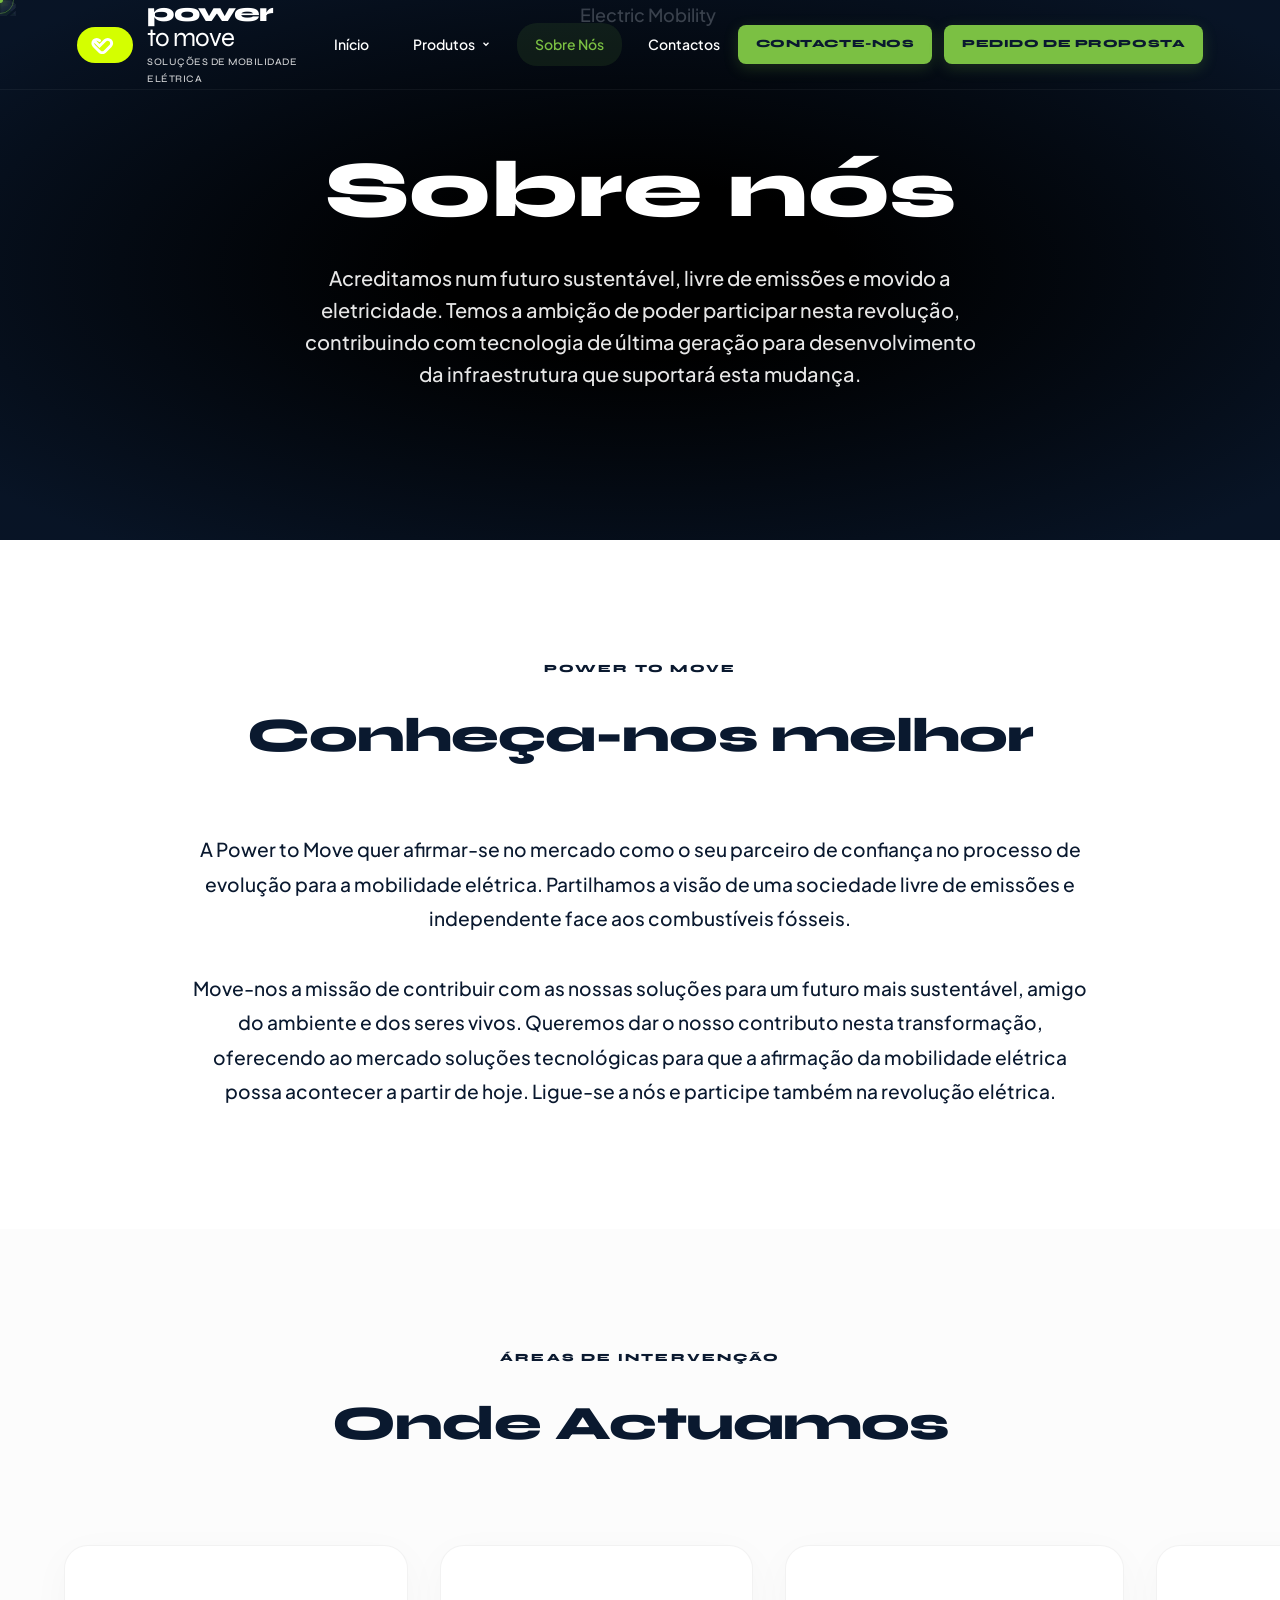
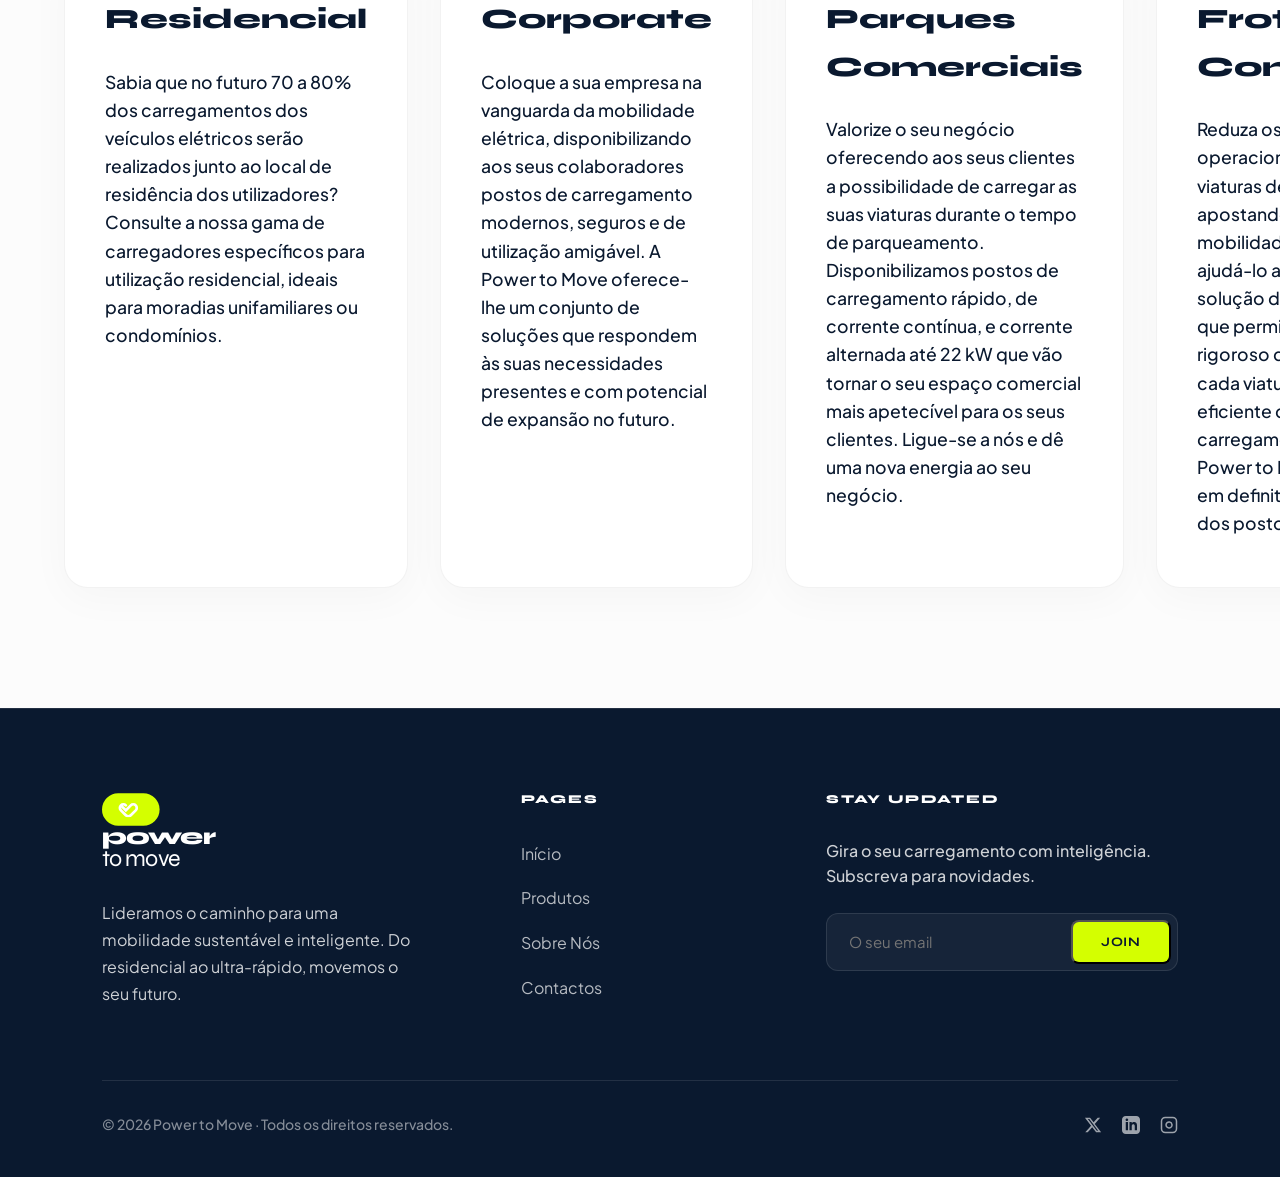
==== about-us.html @ 4a32e06f "Initial commit: Power to Move website code" ====
<!DOCTYPE html>
<html lang="pt">

<head>
    <meta charset="UTF-8" />
    <meta name="viewport" content="width=device-width, initial-scale=1.0" />
    <title>Sobre Nós | Power to Move</title>
    <link
        href="https://fonts.googleapis.com/css2?family=Syne:wght@400;600;700;800&family=DM+Mono:ital,wght@0,300;0,400;1,300&family=Plus+Jakarta+Sans:wght@300;400;500;600&display=swap"
        rel="stylesheet" />
    <link rel="stylesheet" href="css/landing.css">
    <style>
        /* Specific Styles for About Us */
        .about-hero {
            position: relative;
            height: 60vh;
            min-height: 400px;
            display: flex;
            align-items: center;
            justify-content: center;
            color: white;
            text-align: center;
            overflow: hidden;
            background: #000;
        }

        .about-hero .hero-bg {
            position: absolute;
            top: 0;
            left: 0;
            width: 100%;
            height: 100%;
            object-fit: cover;
            opacity: 0.6;
            filter: brightness(0.7);
        }

        .about-hero-content {
            position: relative;
            z-index: 2;
            max-width: 800px;
            padding: 0 5%;
            margin: 0 auto;
        }

        .about-hero h1 {
            font-family: 'Syne', sans-serif;
            font-size: clamp(3rem, 8vw, 5rem);
            font-weight: 800;
            line-height: 1;
            margin-bottom: 2rem;
        }

        .about-hero p {
            font-size: 1.25rem;
            line-height: 1.6;
            font-weight: 500;
            color: rgba(255, 255, 255, 0.9);
        }

        .mission-section {
            padding: 120px 5%;
            background: white;
            text-align: center;
        }

        .mission-container {
            max-width: 900px;
            margin: 0 auto;
        }

        .mission-tag {
            color: var(--green);
            font-family: 'Syne', sans-serif;
            font-size: 11px;
            font-weight: 800;
            letter-spacing: 0.2em;
            text-transform: uppercase;
            margin-bottom: 1rem;
            display: block;
        }

        .mission-title {
            font-family: 'Syne', sans-serif;
            font-size: 3rem;
            font-weight: 800;
            color: var(--dark);
            margin-bottom: 3.5rem;
            letter-spacing: -0.02em;
        }

        .mission-text {
            font-size: 1.2rem;
            line-height: 1.8;
            color: var(--body-text);
            font-weight: 500;
        }

        .areas-section {
            padding: 120px 5%;
            background: #fcfcfc;
        }

        .areas-header {
            text-align: center;
            margin-bottom: 80px;
        }

        .areas-grid {
            display: grid;
            grid-template-columns: repeat(4, 1fr);
            gap: 32px;
            max-width: 1400px;
            margin: 0 auto;
        }

        .area-card {
            background: white;
            padding: 50px 40px;
            border-radius: 24px;
            box-shadow: 0 10px 40px rgba(0, 0, 0, 0.03);
            transition: all 0.4s cubic-bezier(0.23, 1, 0.32, 1);
            border: 1px solid rgba(0, 0, 0, 0.05);
        }

        .area-card:hover {
            transform: translateY(-12px);
            box-shadow: 0 20px 60px rgba(0, 0, 0, 0.08);
            border-color: var(--green);
        }

        .area-title {
            font-family: 'Syne', sans-serif;
            font-size: 1.75rem;
            font-weight: 800;
            color: var(--dark);
            margin-bottom: 1.5rem;
        }

        .area-desc {
            font-size: 1.1rem;
            line-height: 1.6;
            color: var(--body-text);
            font-weight: 500;
        }

        @media (max-width: 768px) {
            .about-hero {
                height: auto;
                padding: 180px 0 120px;
            }

            .mission-title {
                font-size: 2.25rem;
            }

            .mission-section,
            .areas-section {
                padding: 80px 5%;
            }

            .area-card {
                padding: 35px;
            }

            .areas-grid {
                grid-template-columns: 1fr;
            }
        }
    </style>
</head>

<body>

    <!-- CURSOR -->
    <div id="cursor"></div>
    <div id="cursor-ring"></div>

    <!-- NAV -->
    <nav id="navbar">
        <a href="index.html" class="logo">
            <div class="logo-pill">
                <div class="logo-waves"></div>
            </div>
            <div class="logo-text">
                <div class="logo-brand">
                    <span>power</span>
                    <span>to move</span>
                </div>
                <span class="logo-caption">soluções de mobilidade elétrica</span>
            </div>
        </a>

        <ul class="nav-links">
            <li><a href="index.html">Início</a></li>
            <li class="has-mega">
                <a href="produtos.html">
                    Produtos
                    <svg width="10" height="10" viewBox="0 0 24 24" fill="none" stroke="currentColor" stroke-width="3">
                        <path d="M6 9l6 6 6-6" />
                    </svg>
                </a>
                <div class="mega-menu">
                    <div class="mega-col">
                        <div class="mega-col-title">EV Home Chargers</div>
                        <div class="mega-items">
                            <a href="home-line.html" class="mega-item">
                                <span class="mega-item-title">Home Line</span>
                                <span class="mega-item-desc">Simples, seguro e eficiente</span>
                            </a>
                            <a href="#" class="mega-item">
                                <span class="mega-item-title">Mini Pro 2</span>
                                <span class="mega-item-desc">Inteligente e conectado</span>
                            </a>
                        </div>
                    </div>
                    <div class="mega-col">
                        <div class="mega-col-title">EV Business Chargers</div>
                        <div class="mega-items">
                            <a href="business-line.html" class="mega-item">
                                <span class="mega-item-title">Business Line</span>
                                <span class="mega-item-desc">Gestão de frotas e condomínios</span>
                            </a>
                            <a href="fast-charge.html" class="mega-item">
                                <span class="mega-item-title">Fast Charge</span>
                                <span class="mega-item-desc">Carregamento ultrarrápido DC</span>
                            </a>
                        </div>
                    </div>
                    <div class="mega-col">
                        <div class="mega-col-title">More Products</div>
                        <div class="mega-items">
                            <a href="accessories.html" class="mega-item">
                                <span class="mega-item-title">Cabos & Acessórios</span>
                                <span class="mega-item-desc">Cabos, adaptadores e suportes</span>
                            </a>
                            <a href="#" class="mega-item">
                                <span class="mega-item-title">Software Solutions</span>
                                <span class="mega-item-desc">Plataforma de gestão P2M</span>
                            </a>
                        </div>
                    </div>
                </div>
            </li>
            <li><a href="about-us.html" class="active">Sobre Nós</a></li>
            <li><a href="index.html#footer">Contactos</a></li>
        </ul>

        <div class="nav-right">
            <a href="mailto:mail@powertomove.pt" class="nav-cta-secondary">Contacte-nos</a>
            <a href="index.html#hero" class="nav-cta">Pedido de Proposta</a>
        </div>
    </nav>

    <!-- Hero Section -->
    <section class="about-hero">
        <div class="hero-left-fade"></div>
        <div class="hero-vignette"></div>
        <img src="https://images.unsplash.com/photo-1593941707882-a5bba14938c7?ixlib=rb-4.0.3&auto=format&fit=crop&w=2000&q=80"
            alt="Electric Mobility" class="hero-bg">
        <div class="about-hero-content">
            <h1>Sobre nós</h1>
            <p>Acreditamos num futuro sustentável, livre de emissões e movido a eletricidade. Temos a ambição de poder
                participar nesta revolução, contribuindo com tecnologia de última geração para desenvolvimento da
                infraestrutura que suportará esta mudança.</p>
        </div>
    </section>

    <!-- Mission Section -->
    <section class="mission-section">
        <div class="mission-container">
            <span class="mission-tag">Power to Move</span>
            <h2 class="mission-title">Conheça-nos melhor</h2>
            <div class="mission-text">
                <p>A Power to Move quer afirmar-se no mercado como o seu parceiro de confiança no processo de evolução
                    para a mobilidade elétrica. Partilhamos a visão de uma sociedade livre de emissões e independente
                    face aos combustíveis fósseis.</p>
                <br>
                <p>Move-nos a missão de contribuir com as nossas soluções para um futuro mais sustentável, amigo do
                    ambiente e dos seres vivos. Queremos dar o nosso contributo nesta transformação, oferecendo ao
                    mercado soluções tecnológicas para que a afirmação da mobilidade elétrica possa acontecer a partir
                    de hoje. Ligue-se a nós e participe também na revolução elétrica.</p>
            </div>
        </div>
    </section>

    <!-- Areas of Intervention -->
    <section class="areas-section">
        <div class="areas-header">
            <span class="mission-tag">Áreas de Intervenção</span>
            <h2 class="mission-title">Onde Actuamos</h2>
        </div>
        <div class="areas-grid">
            <div class="area-card">
                <h3 class="area-title">Residencial</h3>
                <p class="area-desc">Sabia que no futuro 70 a 80% dos carregamentos dos veículos elétricos serão
                    realizados junto ao local de residência dos utilizadores? Consulte a nossa gama de carregadores
                    específicos para utilização residencial, ideais para moradias unifamiliares ou condomínios.</p>
            </div>
            <div class="area-card">
                <h3 class="area-title">Corporate</h3>
                <p class="area-desc">Coloque a sua empresa na vanguarda da mobilidade elétrica, disponibilizando aos
                    seus colaboradores postos de carregamento modernos, seguros e de utilização amigável. A Power to
                    Move oferece-lhe um conjunto de soluções que respondem às suas necessidades presentes e com
                    potencial de expansão no futuro.</p>
            </div>
            <div class="area-card">
                <h3 class="area-title">Parques Comerciais</h3>
                <p class="area-desc">Valorize o seu negócio oferecendo aos seus clientes a possibilidade de carregar as
                    suas viaturas durante o tempo de parqueamento. Disponibilizamos postos de carregamento rápido, de
                    corrente contínua, e corrente alternada até 22 kW que vão tornar o seu espaço comercial mais
                    apetecível para os seus clientes. Ligue-se a nós e dê uma nova energia ao seu negócio.</p>
            </div>
            <div class="area-card">
                <h3 class="area-title">Frotas Comerciais</h3>
                <p class="area-desc">Reduza os custos operacionais da sua frota de viaturas de serviço, apostando em
                    definitivo na mobilidade elétrica. Vamos ajudá-lo a escolher a melhor solução de carregamento, que
                    permitirá um controlo rigoroso dos consumos de cada viatura, e uma gestão eficiente de cada sessão
                    de carregamento. Ligue-se à Power to Move e abandone em definitivo a dependência dos postos de
                    combustível.</p>
            </div>
        </div>
    </section>

    <!-- Footer -->
    <footer id="footer">
        <div class="footer-grid">
            <div class="footer-col brand-col">
                <div class="logo-box footer-logo-box">
                    <div class="logo-pill">
                        <div class="logo-waves"></div>
                    </div>
                    <div class="logo-brand">
                        <span>power</span>
                        <span>to move</span>
                    </div>
                </div>
                <p class="footer-proposal">Lideramos o caminho para uma mobilidade sustentável e inteligente. Do
                    residencial ao ultra-rápido, movemos o seu futuro.</p>
            </div>
            <div class="footer-col links-col">
                <div class="footer-col-title">PAGES</div>
                <ul class="footer-links">
                    <li><a href="index.html">Início</a></li>
                    <li><a href="produtos.html">Produtos</a></li>
                    <li><a href="about-us.html">Sobre Nós</a></li>
                    <li><a href="#footer">Contactos</a></li>
                </ul>
            </div>
            <div class="footer-col signup-col">
                <div class="footer-col-title">STAY UPDATED</div>
                <p class="footer-signup-text">Gira o seu carregamento com inteligência. Subscreva para novidades.</p>
                <form class="footer-form">
                    <input type="email" placeholder="O seu email" required>
                    <button type="submit">Join</button>
                </form>
            </div>
        </div>
        <div class="footer-bottom">
            <span class="footer-copy">© 2026 Power to Move · Todos os direitos reservados.</span>
            <div class="footer-socials">
                <a href="#" class="footer-social">
                    <svg width="18" height="18" viewBox="0 0 24 24" fill="currentColor">
                        <path
                            d="M18.244 2.25h3.308l-7.227 8.26 8.502 11.24H16.17l-5.214-6.817L4.99 21.75H1.68l7.73-8.835L1.254 2.25H8.08l4.713 6.231zm-1.161 17.52h1.833L7.084 4.126H5.117z" />
                    </svg>
                </a>
                <a href="#" class="footer-social">
                    <svg width="18" height="18" viewBox="0 0 24 24" fill="currentColor">
                        <path
                            d="M19 0h-14c-2.761 0-5 2.239-5 5v14c0 2.761 2.239 5 5 5h14c2.762 0 5-2.239 5-5v-14c0-2.761-2.238-5-5-5zm-11 19h-3v-11h3v11zm-1.5-12.268c-.966 0-1.75-.79-1.75-1.764s.784-1.764 1.75-1.764 1.75.79 1.75 1.764-.783 1.764-1.75 1.764zm13.5 12.268h-3v-5.604c0-3.368-4-3.113-4 0v5.604h-3v-11h3v1.765c1.396-2.586 7-2.777 7 2.476v6.759z" />
                    </svg>
                </a>
                <a href="#" class="footer-social">
                    <svg width="18" height="18" viewBox="0 0 24 24" fill="none" stroke="currentColor" stroke-width="2">
                        <rect x="2" y="2" width="20" height="20" rx="5" ry="5" />
                        <path d="M16 11.37A4 4 0 1112.63 8 4 4 0 0116 11.37z" />
                        <line x1="17.5" y1="6.5" x2="17.51" y2="6.5" />
                    </svg>
                </a>
            </div>
        </div>
    </footer>

    <script src="js/landing.js"></script>
</body>

</html>
---- css/landing.css ----
:root {
    --g: #7BC043;
    --g2: #a8e063;
    --g3: #d4f79e;
    --navy: #0A192F;
    --navy-light: #112240;
    --navy-lighter: #233554;
    --white: #FFFFFF;
    --dark: #0A192F;
    /* Retaining var name for compatibility but mapping to Navy */
    --dark2: #112240;
    --dark3: #233554;
    --mid: #1a2e18;
    --green-20: rgba(123, 192, 67, 0.2);
    --lime: #D4FF00;
    --border: rgba(10, 25, 47, 0.1);
    --text: #0A192F;
    --muted: rgba(10, 25, 47, 0.7);
    --muted-light: rgba(255, 255, 255, 0.7);
}

* {
    margin: 0;
    padding: 0;
    box-sizing: border-box;
}

html {
    scroll-behavior: smooth;
}

body {
    background: var(--white);
    color: var(--text);
    font-family: 'Plus Jakarta Sans', sans-serif;
    font-size: 18px;
    font-weight: 500;
    line-height: 1.7;
    overflow-x: hidden;
}

/* ── SCROLLBAR ── */
::-webkit-scrollbar {
    width: 4px;
}

::-webkit-scrollbar-track {
    background: var(--dark);
}

::-webkit-scrollbar-thumb {
    background: var(--g);
    border-radius: 4px;
}

/* ── CURSOR ── */
#cursor {
    position: fixed;
    width: 6px;
    height: 6px;
    background: var(--g);
    border-radius: 50%;
    pointer-events: none;
    z-index: 9999;
    transform: translate(-50%, -50%);
    box-shadow: 0 0 10px var(--g);
    transition: width .15s, height .15s;
}

#cursor-ring {
    position: fixed;
    width: 28px;
    height: 28px;
    border: 1px solid rgba(123, 192, 67, 0.38);
    border-radius: 50%;
    pointer-events: none;
    z-index: 9998;
    transform: translate(-50%, -50%);
    transition: width .35s cubic-bezier(.23, 1, .32, 1), height .35s cubic-bezier(.23, 1, .32, 1), border-color .2s;
}

body {
    cursor: none;
}

a,
button,
input,
label {
    cursor: none;
}

/* ── NAV ── */
nav {
    position: fixed;
    top: 0;
    left: 0;
    right: 0;
    z-index: 1000;
    display: grid;
    grid-template-columns: 1fr auto 1fr;
    align-items: center;
    padding: 0 6vw;
    height: 90px;
    border-bottom: 1px solid rgba(255, 255, 255, 0.05);
    transition: all .4s cubic-bezier(.16, 1, .3, 1);
    background: transparent;
}

nav.scrolled {
    background: rgba(10, 25, 47, 0.98);
    backdrop-filter: blur(20px);
    height: 72px;
    border-bottom-color: rgba(255, 255, 255, 0.1);
}

/* ── LOGO RECREATION ── */
.logo {
    display: flex;
    align-items: center;
    gap: 14px;
    text-decoration: none;
    transition: transform .3s;
}

.logo:hover {
    transform: translateY(-1px);
}

.logo-pill {
    width: 64px;
    height: 36px;
    background: var(--lime);
    border-radius: 100px;
    display: flex;
    align-items: center;
    justify-content: center;
    position: relative;
    padding: 0 12px;
}

.logo-waves {
    width: 32px;
    height: 18px;
    background: #fff;
    mask: url("data:image/svg+xml,%3Csvg viewBox='0 0 32 18' xmlns='http://www.w3.org/2000/svg'%3Base-path d='M8 14c-2.2 0-4-1.8-4-4s1.8-4 4-4 4 1.8 4 4-1.8 4-4 4zm16-4c0-2.2-1.8-4-4-4s-4 1.8-4 4 1.8 4 4 4 4-1.8 4-4z'/%3E%3Cpath d='M24 10c0 4.4-3.6 8-8 8s-8-3.6-8-8 3.6-8 8-8 8 3.6 8 8z' fill-opacity='.3'/%3E%3Cpath d='M8 10c0-4.4 3.6-8 8-8s8 3.6 8 8-3.6 8-8 8-8-3.6-8-8z' fill-opacity='.3'/%3E%3C/svg%3E") no-repeat center;
    -webkit-mask: url("data:image/svg+xml,%3Csvg viewBox='0 0 32 18' xmlns='http://www.w3.org/2000/svg'%3E%3Cpath d='M10.5 4.5c-1.5-1.5-4-1.5-5.5 0-1.5 1.5-1.5 4 0 5.5l5.5 5.5c1.5 1.5 4 1.5 5.5 0l5.5-5.5c1.5-1.5 1.5-4 0-5.5-1.5-1.5-4-1.5-5.5 0L10.5 10l-5.5-5.5' stroke='white' stroke-width='3' stroke-linecap='round' fill='none'/%3E%3C/svg%3E") no-repeat center;
    mask-size: contain;
    -webkit-mask-size: contain;
}

/* Fallback wave using CSS shapes if mask fails */
.logo-waves::before,
.logo-waves::after {
    content: '';
    position: absolute;
    width: 20px;
    height: 8px;
    background: #fff;
    border-radius: 10px;
    top: 50%;
    left: 50%;
}

.logo-waves::before {
    transform: translate(-70%, -50%) rotate(-45deg);
}

.logo-waves::after {
    transform: translate(-30%, -50%) rotate(45deg);
}

.logo-text {
    display: flex;
    flex-direction: column;
    justify-content: center;
}

.logo-brand {
    font-family: 'Syne', sans-serif;
    font-size: 26px;
    font-weight: 700;
    color: #fff;
    line-height: 0.95;
    letter-spacing: -0.04em;
    display: flex;
    flex-direction: column;
}

.logo-brand span:first-child {
    font-weight: 800;
}

.logo-brand span:last-child {
    font-weight: 400;
}

.logo-caption {
    font-family: 'Syne', sans-serif;
    font-size: 10px;
    font-weight: 500;
    color: #fff;
    opacity: 0.8;
    letter-spacing: 0.05em;
    text-transform: uppercase;
    margin-top: 4px;
}



.logo-icon {
    width: 32px;
    height: 32px;
    background: var(--g);
    border-radius: 6px;
    display: flex;
    align-items: center;
    justify-content: center;
    font-size: 14px;
    box-shadow: 0 0 12px rgba(123, 192, 67, .4);
}

.nav-links {
    display: flex;
    align-items: center;
    gap: 8px;
    list-style: none;
    justify-self: center;
}


.nav-links li a {
    color: #fff;
    text-decoration: none;
    font-weight: 550;
    font-size: 14px;
    transition: all .3s;
    padding: 10px 18px;
    border-radius: 20px;
    display: flex;
    align-items: center;
    gap: 6px;
}

.nav-links li a:hover {
    color: #fff;
    background: rgba(255, 255, 255, 0.08);
}

.nav-links li a.active {
    color: var(--g);
    background: rgba(123, 192, 67, 0.1);
}

.nav-right {
    justify-self: end;
    display: flex;
    align-items: center;
    gap: 12px;
}

.nav-cta,
.nav-cta-secondary {
    display: inline-flex;
    background: var(--g);
    color: var(--dark) !important;
    font-family: 'Syne', sans-serif !important;
    font-size: 11px !important;
    font-weight: 800 !important;
    padding: 10px 18px !important;
    border-radius: 8px;
    white-space: nowrap;
    letter-spacing: .05em !important;
    text-decoration: none;
    text-transform: uppercase;
    transition: all .3s cubic-bezier(.23, 1, .32, 1) !important;
    box-shadow: 0 4px 15px rgba(123, 192, 67, .2);
}

.nav-cta:hover,
.nav-cta-secondary:hover {
    background: var(--g2) !important;
    transform: translateY(-2px);
    box-shadow: 0 8px 25px rgba(123, 192, 67, .4) !important;
}



/* ── MEGA MENU ── */
.has-mega {
    position: static;
}

.mega-menu {
    position: absolute;
    top: 100%;
    left: 50%;
    transform: translateX(-50%) translateY(15px);
    width: 800px;
    background: #fff;
    border-radius: 12px;
    padding: 28px 32px;
    display: grid;
    grid-template-columns: repeat(3, 1fr);
    gap: 32px;
    box-shadow: 0 25px 50px rgba(0, 0, 0, 0.15);
    opacity: 0;
    visibility: hidden;
    transition: all .35s cubic-bezier(.16, 1, .3, 1);
    z-index: 1001;
    border: 1px solid rgba(0, 0, 0, 0.04);
}



.has-mega:hover .mega-menu {
    opacity: 1;
    visibility: visible;
    transform: translateX(-50%) translateY(10px);
}

.mega-col-title {
    font-family: 'Syne', sans-serif;
    font-size: 10px;
    font-weight: 700;
    color: var(--muted);
    text-transform: uppercase;
    letter-spacing: .12em;
    margin-bottom: 20px;
    padding-bottom: 10px;
    border-bottom: 1px solid rgba(0, 0, 0, 0.03);
}

.mega-items {
    display: flex;
    flex-direction: column;
    gap: 16px;
}


.mega-item {
    text-decoration: none;
    display: flex;
    flex-direction: column;
    gap: 4px;
    transition: transform .2s;
}

.mega-item:hover {
    transform: translateX(5px);
}

.mega-item-title {
    font-family: 'Syne', sans-serif;
    font-size: 14px;
    font-weight: 700;
    color: var(--navy);
}

.mega-item-desc {
    font-size: 11px;
    color: var(--muted);
    font-weight: 400;
}


.nav-links li a svg {
    transition: transform .3s;
}

.has-mega:hover>a svg {
    transform: rotate(180deg);
}


/* ── HERO ── */
#hero {
    height: 100vh;
    position: relative;
    overflow: hidden;
    display: flex;
    align-items: center;
    background: var(--navy);
    color: #fff;
}

#hero-canvas {
    position: absolute;
    inset: 0;
}

.hero-vignette {
    position: absolute;
    inset: 0;
    background: radial-gradient(ellipse 65% 65% at 50% 50%, transparent 25%, rgba(10, 25, 47, .8) 100%);
    pointer-events: none;
    z-index: 1;
}

.hero-left-fade {
    display: none;
}

.hero-content {
    position: relative;
    z-index: 2;
    padding: 0 4vw;
    width: 100%;
    max-width: 1000px;
    margin: 0 auto;
    text-align: center;
    display: flex;
    flex-direction: column;
    align-items: center;
}

.eyebrow {
    display: flex;
    align-items: center;
    gap: 10px;
    margin-bottom: 24px;
    opacity: 0;
    animation: revealUp .8s ease .3s forwards;
}

.eyebrow-line {
    width: 28px;
    height: 1px;
    background: var(--g);
    box-shadow: 0 0 5px var(--g);
}

.eyebrow-text {
    font-family: 'DM Mono', monospace;
    font-size: 10px;
    font-weight: 300;
    color: var(--g);
    letter-spacing: .22em;
    text-transform: uppercase;
}

.hero-content h1 {
    font-family: 'Syne', sans-serif;
    font-size: clamp(32px, 8vw, 104px);
    font-weight: 800;
    color: #fff;
    line-height: 1.02;
    letter-spacing: -.025em;
    opacity: 0;
    animation: revealUp .9s ease .5s forwards;
}


.hero-content h1 em {
    font-style: normal;
    color: var(--g);
    text-shadow: 0 0 40px rgba(123, 192, 67, .3);
}

.hero-content p {
    font-size: 22px;
    color: #fff;
    font-weight: 500;
    opacity: 1;
    animation: revealUp .9s ease .7s forwards;
    max-width: 650px;
    text-wrap: balance;
    margin: 24px 0 32px;
}

.hero-btns {
    margin-top: 40px;
    display: flex;
    align-items: center;
    gap: 18px;
    opacity: 0;
    animation: revealUp .9s ease .9s forwards;
}

.btn-primary {
    display: inline-flex;
    align-items: center;
    gap: 8px;
    background: var(--g);
    color: var(--dark);
    font-family: 'Syne', sans-serif;
    font-size: 12px;
    font-weight: 700;
    letter-spacing: .06em;
    padding: 13px 28px;
    border-radius: 4px;
    text-decoration: none;
    border: none;
    transition: all .25s;
    box-shadow: 0 0 0 0 rgba(123, 192, 67, .4);
}

.btn-primary:hover {
    background: var(--g2);
    transform: translateY(-2px);
    box-shadow: 0 0 28px rgba(123, 192, 67, .45);
}

.btn-ghost {
    font-family: 'DM Mono', monospace;
    font-size: 12px;
    font-weight: 500;
    color: #fff;
    opacity: 0.8;
    letter-spacing: .12em;
    text-transform: uppercase;
    text-decoration: none;
    border-bottom: 1px solid rgba(255, 255, 255, .3);
    transition: all .2s;
    padding: 4px 0;
}

.btn-ghost:hover {
    opacity: 1;
    border-color: #fff;
    transform: translateX(4px);
}

.hero-stats {
    position: absolute;
    right: 6vw;
    top: 50%;
    transform: translateY(-50%);
    z-index: 2;
    display: flex;
    flex-direction: column;
    gap: 24px;
    opacity: 0;
    animation: revealRight .9s ease 1.1s forwards;
}

.h-stat {
    text-align: right;
}

.h-stat-num {
    font-family: 'Syne', sans-serif;
    font-size: clamp(20px, 2.2vw, 30px);
    font-weight: 800;
    color: var(--g);
    line-height: 1;
    text-shadow: 0 0 18px rgba(123, 192, 67, .3);
}

.h-stat-lbl {
    font-size: 9px;
    font-weight: 300;
    color: var(--muted);
    letter-spacing: .1em;
    text-transform: uppercase;
    margin-top: 3px;
    font-family: 'DM Mono', monospace;
}

.h-divider {
    width: 1px;
    height: 24px;
    background: linear-gradient(to bottom, transparent, rgba(123, 192, 67, .2), transparent);
    margin-left: auto;
}

.hero-bottom {
    position: absolute;
    bottom: 28px;
    left: 8vw;
    right: 6vw;
    z-index: 2;
    display: flex;
    justify-content: space-between;
    align-items: center;
    opacity: 0;
    animation: revealUp .8s ease 1.3s forwards;
}

.scroll-hint {
    display: flex;
    align-items: center;
    gap: 10px;
    font-family: 'DM Mono', monospace;
    font-size: 9px;
    font-weight: 300;
    color: rgba(255, 255, 255, .18);
    letter-spacing: .16em;
    text-transform: uppercase;
}

.scroll-track {
    width: 36px;
    height: 1px;
    background: rgba(255, 255, 255, .12);
    position: relative;
    overflow: hidden;
}

.scroll-track::after {
    content: '';
    position: absolute;
    left: -100%;
    top: 0;
    bottom: 0;
    width: 40%;
    background: var(--g);
    animation: scrollAnim 2.2s ease-in-out infinite;
}

/* ── SECTION BASE ── */
section {
    padding: 100px 8vw;
}

.section-tag {
    display: inline-flex;
    align-items: center;
    gap: 8px;
    font-family: 'DM Mono', monospace;
    font-size: 10px;
    font-weight: 300;
    color: var(--g);
    letter-spacing: .2em;
    text-transform: uppercase;
    margin-bottom: 20px;
}

.section-tag::before {
    content: '';
    width: 20px;
    height: 1px;
    background: var(--g);
}

.section-title {
    font-family: 'Syne', sans-serif;
    font-size: clamp(28px, 3.5vw, 48px);
    font-weight: 800;
    color: #fff;
    line-height: 1.1;
    letter-spacing: -.02em;
}

.section-title em {
    font-style: normal;
    color: var(--g);
}

.section-body {
    color: var(--muted);
    font-size: 14px;
    line-height: 1.8;
    font-weight: 300;
    max-width: 44ch;
    margin-top: 14px;
}

/* ── PRODUTOS SECTION ── */
#produtos {
    background: var(--white);
    border-top: 1px solid var(--border);
}

.produtos-header {
    display: flex;
    justify-content: space-between;
    align-items: flex-end;
    margin-bottom: 64px;
    flex-wrap: wrap;
    gap: 24px;
}

.produtos-header .section-title {
    color: var(--navy);
}

.produtos-header .btn-ghost {
    color: var(--navy);
    border-color: var(--border);
}

.produtos-header .btn-ghost:hover {
    color: var(--g);
    border-color: var(--g);
}

.produtos-grid {
    display: grid;
    grid-template-columns: repeat(3, 1fr);
    gap: 2px;
}

.produto-card {
    position: relative;
    overflow: hidden;
    border: 1px solid rgba(0, 0, 0, 0.08);
    /* Light grey border */
    border-radius: 2px;
    padding: 44px 36px 40px;
    background: #fff;
    transition: border-color .3s, background .3s, box-shadow .3s;
    display: flex;
    flex-direction: column;
    box-shadow: 0 4px 20px rgba(0, 0, 0, 0.03);
}

.produto-card:hover {
    border-color: var(--g);
    background: #fff;
    box-shadow: 0 10px 30px rgba(0, 0, 0, 0.08);
}

.produto-card::before {
    content: '';
    position: absolute;
    top: 0;
    left: 0;
    right: 0;
    height: 2px;
    background: linear-gradient(to right, transparent, var(--g), transparent);
    opacity: 0;
    transition: opacity .3s;
}

.produto-card:hover::before {
    opacity: 1;
}

.produto-number {
    font-family: 'DM Mono', monospace;
    font-size: 10px;
    font-weight: 300;
    color: rgba(123, 192, 67, .35);
    letter-spacing: .14em;
    margin-bottom: 32px;
}

.produto-icon {
    width: 44px;
    height: 44px;
    border: 1px solid var(--border);
    border-radius: 8px;
    display: flex;
    align-items: center;
    justify-content: center;
    font-size: 20px;
    margin-bottom: 28px;
    background: rgba(123, 192, 67, .05);
}

.produto-name {
    font-family: 'Syne', sans-serif;
    font-size: 18px;
    font-weight: 700;
    color: var(--navy);
    margin-bottom: 12px;
}

.produto-desc {
    font-size: 13px;
    color: var(--muted);
    font-weight: 300;
    line-height: 1.7;
    flex: 1;
}

.produto-link {
    display: inline-flex;
    align-items: center;
    gap: 6px;
    margin-top: 28px;
    font-family: 'DM Mono', monospace;
    font-size: 10px;
    font-weight: 300;
    letter-spacing: .12em;
    text-transform: uppercase;
    color: var(--g);
    text-decoration: none;
    transition: gap .2s;
}

.produto-link:hover {
    gap: 10px;
}

.produto-card.featured {
    background: var(--navy);
    border-color: transparent;
}

.produto-card.featured .produto-name {
    color: #fff;
}

.produto-card.featured .produto-desc {
    color: rgba(255, 255, 255, 0.7);
}

.produto-card.featured .produto-link {
    color: var(--g);
}

.produto-card.featured .produto-icon {
    background: rgba(255, 255, 255, 0.1);
    border-color: rgba(255, 255, 255, 0.1);
}

.produto-card.featured::before {
    display: none;
}

/* ── FEATURE SECTIONS (alternating) ── */
.feature-row {
    display: grid;
    grid-template-columns: 1fr 1fr;
    gap: 80px;
    align-items: center;
    padding: 80px 8vw;
    border-top: 1px solid var(--border);
    background: var(--white);
    color: var(--text);
}

.feature-row.reverse {
    direction: rtl;
}

.feature-row.reverse>* {
    direction: ltr;
}

/* Removed empty .feature-text rule */

.feature-kicker {
    font-family: 'DM Mono', monospace;
    font-size: 10px;
    font-weight: 300;
    color: var(--g);
    letter-spacing: .2em;
    text-transform: uppercase;
    display: flex;
    align-items: center;
    gap: 8px;
    margin-bottom: 18px;
}

.feature-kicker::before {
    content: '';
    width: 16px;
    height: 1px;
    background: var(--g);
}

.feature-h {
    font-family: 'Syne', sans-serif;
    font-size: clamp(22px, 2.8vw, 36px);
    font-weight: 800;
    color: var(--navy);
    line-height: 1.12;
    letter-spacing: -.02em;
    margin-bottom: 16px;
}

.feature-p {
    font-size: 18px;
    font-weight: 500;
    color: var(--text);
    line-height: 1.8;
    margin-bottom: 24px;
    max-width: 42ch;
}

.feature-cta {
    display: inline-flex;
    align-items: center;
    gap: 8px;
    margin-top: 28px;
    font-family: 'DM Mono', monospace;
    font-size: 10px;
    font-weight: 300;
    letter-spacing: .14em;
    text-transform: uppercase;
    color: var(--g);
    text-decoration: none;
    border-bottom: 1px solid rgba(123, 192, 67, .3);
    padding-bottom: 3px;
    transition: border-color .2s, gap .2s;
}

.feature-cta:hover {
    border-color: var(--g);
    gap: 12px;
}

.feature-visual {
    position: relative;
    aspect-ratio: 4/3;
    overflow: hidden;
    border-radius: 4px;
    border: 1px solid var(--border);
}

.feature-visual img {
    width: 100%;
    height: 100%;
    object-fit: cover;
    filter: brightness(.65) saturate(.8);
    transition: filter .4s;
}

.feature-visual:hover img {
    filter: brightness(.75) saturate(.9);
}

.feature-visual::after {
    content: '';
    position: absolute;
    inset: 0;
    background: linear-gradient(135deg, rgba(123, 192, 67, .08) 0%, transparent 60%);
}

/* Placeholder visuals when no image */
.feature-placeholder {
    width: 100%;
    height: 100%;
    aspect-ratio: 4/3;
    border: 1px solid var(--border);
    border-radius: 4px;
    background: var(--dark3);
    display: flex;
    align-items: center;
    justify-content: center;
    font-size: 56px;
    position: relative;
    overflow: hidden;
}

.feature-placeholder::before {
    content: '';
    position: absolute;
    inset: 0;
    background: radial-gradient(ellipse at center, rgba(123, 192, 67, .07) 0%, transparent 70%);
}

.feature-placeholder-grid {
    position: absolute;
    inset: 0;
    background-image:
        linear-gradient(rgba(123, 192, 67, .04) 1px, transparent 1px),
        linear-gradient(90deg, rgba(123, 192, 67, .04) 1px, transparent 1px);
    background-size: 32px 32px;
}

.feature-bullets {
    list-style: none;
    margin-top: 20px;
    display: flex;
    flex-direction: column;
    gap: 8px;
}

.feature-bullets li {
    font-size: 17px;
    font-weight: 500;
    color: var(--text);
    margin-bottom: 12px;
    display: flex;
    align-items: center;
    gap: 12px;
}

.feature-bullets li::before {
    content: '';
    width: 4px;
    height: 4px;
    background: var(--g);
    border-radius: 50%;
    flex-shrink: 0;
}

/* ── INSTALAÇÕES COUNTER ── */
#instalacoes {
    background: var(--navy);
    border-top: none;
    border-bottom: none;
    padding: 72px 8vw;
    color: #fff;
}

.instalacoes-grid {
    display: grid;
    grid-template-columns: repeat(4, 1fr);
    gap: 2px;
}

.inst-item {
    padding: 36px 28px;
    text-align: center;
    border: 1px solid rgba(255, 255, 255, 0.1);
    border-radius: 2px;
    background: var(--navy-light);
    transition: border-color .3s, background .3s;
}

.inst-item:hover {
    border-color: var(--g);
    background: var(--navy-lighter);
}

.inst-num {
    font-family: 'Syne', sans-serif;
    font-size: clamp(32px, 4vw, 52px);
    font-weight: 800;
    color: var(--g);
    line-height: 1;
    text-shadow: 0 0 24px rgba(123, 192, 67, .25);
}

.inst-lbl {
    font-family: 'DM Mono', monospace;
    font-size: 9px;
    font-weight: 300;
    color: var(--muted);
    letter-spacing: .14em;
    text-transform: uppercase;
    margin-top: 8px;
}

/* ── CTA BAND ── */
#cta-band {
    background: var(--g);
    padding: 80px 8vw;
}

.cta-inner {
    display: flex;
    justify-content: space-between;
    align-items: center;
    gap: 40px;
    flex-wrap: wrap;
}

.cta-band-title {
    font-family: 'Syne', sans-serif;
    font-size: clamp(24px, 3vw, 40px);
    font-weight: 800;
    color: var(--dark);
    line-height: 1.1;
    letter-spacing: -.02em;
}

.cta-band-sub {
    font-size: 13px;
    color: rgba(6, 13, 7, .6);
    font-weight: 300;
    margin-top: 10px;
    max-width: 40ch;
}

.btn-dark {
    display: inline-flex;
    align-items: center;
    gap: 8px;
    background: var(--dark);
    color: #fff;
    font-family: 'Syne', sans-serif;
    font-size: 12px;
    font-weight: 700;
    letter-spacing: .06em;
    padding: 14px 30px;
    border-radius: 4px;
    text-decoration: none;
    white-space: nowrap;
    transition: all .25s;
    flex-shrink: 0;
}

.btn-dark:hover {
    background: var(--dark3);
    box-shadow: 0 8px 32px rgba(0, 0, 0, .35);
    transform: translateY(-2px);
}

/* ── APP SECTION ── */
#app-section {
    background: var(--navy);
    border-top: 1px solid rgba(255, 255, 255, 0.1);
    padding: 100px 8vw;
    color: #fff;
}

.app-feat-title {
    color: #fff;
}

.app-feat-desc {
    color: rgba(255, 255, 255, 0.7);
}

/* Removed empty .app-inner rule if present or fixed logic */

.app-inner {
    display: grid;
    grid-template-columns: 1fr 1.3fr;
    gap: 60px;
    align-items: center;
}

.app-feature-list {
    list-style: none;
    margin-top: 32px;
    display: flex;
    flex-direction: column;
    gap: 0;
}

.app-feat {
    display: flex;
    gap: 18px;
    padding: 22px 0;
    border-bottom: 1px solid var(--border);
}

.app-feat-icon {
    width: 36px;
    height: 36px;
    flex-shrink: 0;
    border: 1px solid var(--border);
    border-radius: 6px;
    display: flex;
    align-items: center;
    justify-content: center;
    font-size: 15px;
    background: rgba(123, 192, 67, .05);
    margin-top: 2px;
}

.app-feat-title {
    font-family: 'Syne', sans-serif;
    font-size: 14px;
    font-weight: 700;
    color: #fff;
    margin-bottom: 4px;
}

.app-feat-desc {
    font-size: 12px;
    color: var(--muted);
    font-weight: 300;
    line-height: 1.7;
}

.app-phone {
    display: flex;
    justify-content: center;
    align-items: center;
    padding: 0;
    overflow: hidden;
}

.app-phone img {
    width: 100%;
    max-width: 750px;
    height: auto;
    border-radius: 32px;
    box-shadow: 0 40px 100px rgba(0, 0, 0, 0.6);
    border: 1px solid rgba(123, 192, 67, 0.2);
    transition: transform 0.8s cubic-bezier(0.23, 1, 0.32, 1);
}

.app-phone img:hover {
    transform: scale(1.02);
}

/* ── NEWSLETTER ── */
#newsletter {
    border-top: 1px solid var(--border);
    padding: 80px 8vw;
}

.newsletter-inner {
    display: flex;
    justify-content: space-between;
    align-items: center;
    gap: 40px;
    flex-wrap: wrap;
}

.newsletter-h {
    font-family: 'Syne', sans-serif;
    font-size: clamp(20px, 2.5vw, 32px);
    font-weight: 800;
    color: #fff;
}

.new.section-heading p {
    font-size: 19px;
    color: var(--text);
    font-weight: 500;
    max-width: 650px;
    margin-top: 16px;
}

.newsletter-sub {
    font-size: 13px;
    color: var(--muted);
    font-weight: 300;
    margin-top: 8px;
}

.newsletter-form {
    display: flex;
    gap: 0;
    border: 1px solid var(--border);
    border-radius: 4px;
    overflow: hidden;
    min-width: 360px;
    transition: border-color .3s;
}

.newsletter-form:focus-within {
    border-color: rgba(123, 192, 67, .4);
}

.newsletter-input {
    flex: 1;
    background: transparent;
    border: none;
    outline: none;
    padding: 14px 18px;
    font-family: 'Plus Jakarta Sans', sans-serif;
    font-size: 13px;
    font-weight: 300;
    color: #fff;
}

.newsletter-input::placeholder {
    color: var(--muted);
}

.newsletter-btn {
    background: var(--g);
    border: none;
    padding: 14px 22px;
    font-family: 'Syne', sans-serif;
    font-size: 11px;
    font-weight: 700;
    color: var(--dark);
    letter-spacing: .06em;
    text-transform: uppercase;
    transition: background .2s;
}

.newsletter-btn:hover {
    background: var(--g2);
}

.newsletter-privacy {
    font-family: 'DM Mono', monospace;
    font-size: 11px;
    font-weight: 400;
    color: #fff;
    opacity: 0.6;
    letter-spacing: .06em;
    margin-top: 12px;
    display: flex;
    align-items: center;
    gap: 6px;
}

.newsletter-privacy a {
    color: var(--lime);
    text-decoration: underline;
}

/* ── FOOTER Redesign ── */
footer {
    background: var(--navy);
    border-top: 1px solid rgba(255, 255, 255, 0.1);
    padding: 80px 8vw 40px;
    color: #fff;
}

.footer-grid {
    display: grid;
    grid-template-columns: 1.5fr 1fr 1.5fr;
    gap: 80px;
    margin-bottom: 64px;
}

.footer-logo-box {
    margin-bottom: 24px;
    transform: scale(0.9);
    transform-origin: left;
}

.footer-proposal {
    font-size: 16px;
    line-height: 1.7;
    color: #fff;
    opacity: 0.8;
    max-width: 320px;
    font-weight: 400;
}

.footer-col-title {
    font-family: 'Syne', sans-serif;
    font-size: 12px;
    font-weight: 800;
    color: #fff;
    letter-spacing: 0.15em;
    text-transform: uppercase;
    margin-bottom: 28px;
}

.footer-links {
    list-style: none;
    padding: 0;
}

.footer-links li {
    margin-bottom: 14px;
}

.footer-links a {
    color: #fff;
    opacity: 0.7;
    text-decoration: none;
    transition: all 0.3s;
    font-size: 16px;
    font-weight: 400;
}

.footer-links a:hover {
    color: var(--lime);
    opacity: 1;
    padding-left: 4px;
}

.footer-signup-text {
    font-size: 16px;
    color: #fff;
    opacity: 0.8;
    margin-bottom: 24px;
    line-height: 1.6;
}

.footer-form {
    display: flex;
    gap: 12px;
    background: rgba(255, 255, 255, 0.05);
    padding: 6px;
    border-radius: 12px;
    border: 1px solid rgba(255, 255, 255, 0.1);
}

.footer-form input {
    flex: 1;
    background: transparent;
    border: none;
    padding: 12px 16px;
    color: #fff;
    font-family: 'Plus Jakarta Sans', sans-serif;
    font-size: 15px;
    outline: none;
}

.footer-form button {
    background: var(--lime);
    color: var(--navy);
    padding: 12px 28px;
    border-radius: 8px;
    font-weight: 700;
    font-family: 'Syne', sans-serif;
    font-size: 13px;
    text-transform: uppercase;
    letter-spacing: 0.05em;
    transition: all 0.3s;
}

.footer-form button:hover {
    transform: translateY(-2px);
    box-shadow: 0 4px 15px rgba(212, 255, 0, 0.3);
}

.footer-bottom {
    padding-top: 32px;
    border-top: 1px solid rgba(255, 255, 255, 0.1);
    display: flex;
    justify-content: space-between;
    align-items: center;
}

.footer-copy {
    font-size: 14px;
    opacity: 0.5;
}

.footer-socials {
    display: flex;
    gap: 20px;
}

.footer-social {
    color: #fff;
    opacity: 0.6;
    transition: all 0.3s;
    display: flex;
    align-items: center;
    justify-content: center;
}

.footer-social:hover {
    color: var(--lime);
    opacity: 1;
    transform: translateY(-3px);
}


/* ── REVEAL ON SCROLL ── */
.reveal {
    opacity: 0;
    transform: translateY(30px);
    transition: opacity .7s ease, transform .7s ease;
}

.reveal.visible {
    opacity: 1;
    transform: translateY(0);
}

.reveal-delay-1 {
    transition-delay: .1s;
}

.reveal-delay-2 {
    transition-delay: .2s;
}

.reveal-delay-3 {
    transition-delay: .3s;
}

.reveal-delay-4 {
    transition-delay: .4s;
}

/* ── KEYFRAMES ── */
@keyframes revealUp {
    from {
        opacity: 0;
        transform: translateY(22px)
    }

    to {
        opacity: 1;
        transform: translateY(0)
    }
}

@keyframes revealRight {
    from {
        opacity: 0;
        transform: translateX(18px)
    }

    to {
        opacity: 1;
        transform: translateX(0)
    }
}

@keyframes scrollAnim {
    0% {
        left: -100%
    }

    60%,
    100% {
        left: 150%
    }
}

@keyframes rotate {
    from {
        transform: rotate(0deg)
    }

    to {
        transform: rotate(360deg)
    }
}

@keyframes pulse {

    0%,
    100% {
        opacity: .5
    }

    50% {
        opacity: 1
    }
}

/* ── RESPONSIVE ── */
@media(max-width:900px) {
    .produtos-grid {
        grid-template-columns: 1fr;
    }

    .feature-row,
    .feature-row.reverse {
        grid-template-columns: 1fr;
        gap: 40px;
        direction: ltr;
    }

    .instalacoes-grid {
        grid-template-columns: repeat(2, 1fr);
    }

    .modelo-inner {
        grid-template-columns: 1fr;
    }

    .app-inner {
        grid-template-columns: 1fr;
    }

    .footer-top {
        grid-template-columns: 1fr 1fr;
    }

    .cta-inner,
    .newsletter-inner {
        flex-direction: column;
        align-items: flex-start;
    }

    .nav-links {
        display: none;
    }

    .hero-stats {
        display: none;
    }

    .newsletter-form {
        min-width: unset;
        width: 100%;
    }
}

/* ── CONSOLIDATED TRUST SECTION ── */
#trust-quality {
    padding: 100px 8vw;
    background: var(--white);
    border-top: 1px solid var(--border);
}

.trust-header {
    text-align: center;
    max-width: 900px;
    margin: 0 auto 64px;
    display: flex;
    flex-direction: column;
    align-items: center;
}

.trust-header .section-title {
    margin: 16px 0 24px;
    font-size: clamp(28px, 3.5vw, 48px);
    color: var(--navy);
}

.trust-header .section-body {
    margin-left: auto;
    margin-right: auto;
    color: var(--text);
}

.trust-grid {
    display: grid;
    grid-template-columns: repeat(3, 1fr);
    gap: 40px;
}

.trust-item {
    background: var(--dark);
    padding: 48px 32px;
    border-radius: 12px;
    color: #fff;
    transition: transform 0.4s cubic-bezier(0.23, 1, 0.32, 1);
    border: 1px solid rgba(255, 255, 255, 0.05);
}

.trust-item:hover {
    transform: translateY(-8px);
    border-color: rgba(123, 192, 67, 0.2);
}

.trust-icon {
    font-size: 28px;
    margin-bottom: 24px;
    display: flex;
    align-items: center;
    justify-content: center;
    width: 60px;
    height: 60px;
    background: rgba(123, 192, 67, 0.1);
    border-radius: 50%;
    border: 1px solid rgba(123, 192, 67, 0.2);
}

.trust-h {
    font-family: 'Syne', sans-serif;
    font-size: 18px;
    font-weight: 700;
    margin-bottom: 16px;
    color: #fff;
}

.trust-p {
    font-size: 14px;
    line-height: 1.7;
    color: rgba(255, 255, 255, 0.7);
    font-weight: 400;
}

@media (max-width: 992px) {
    .trust-grid {
        grid-template-columns: 1fr;
    }
}
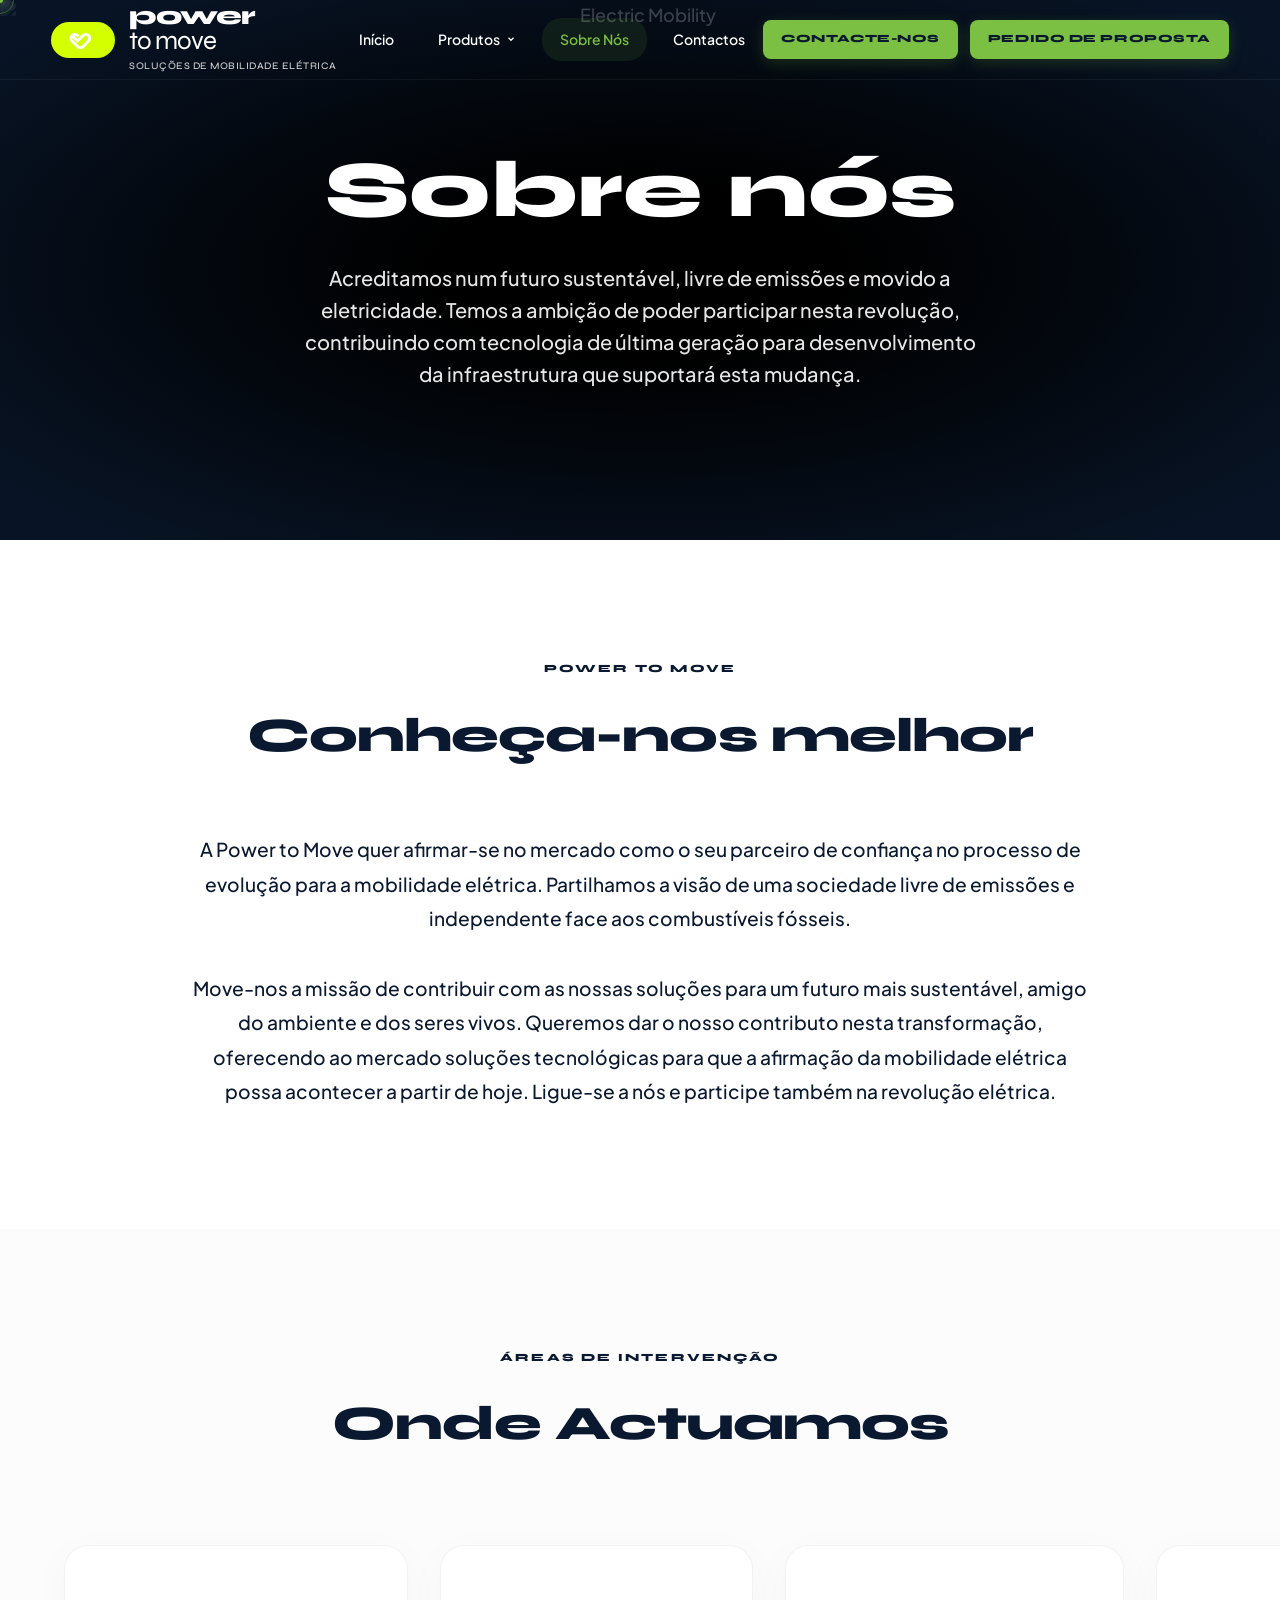
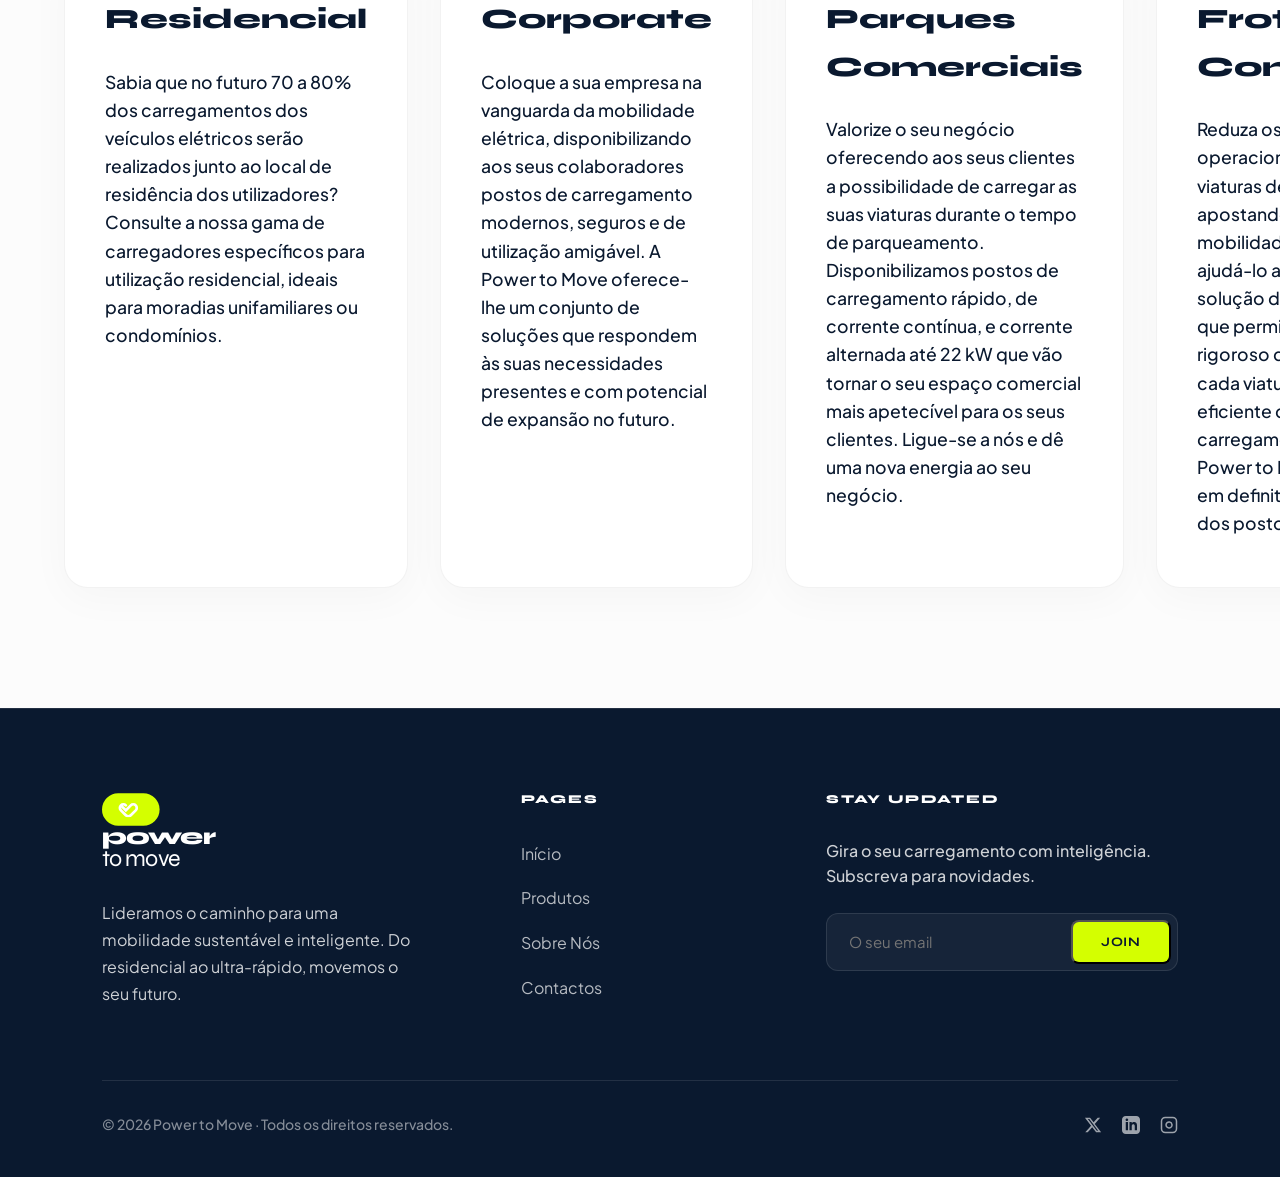
==== commit 566626f0: "feat: improve mobile responsiveness and implement mobile navigation menu" ====
--- a/about-us.html
+++ b/about-us.html
@@ -249,6 +249,11 @@
         <div class="nav-right">
             <a href="mailto:mail@powertomove.pt" class="nav-cta-secondary">Contacte-nos</a>
             <a href="index.html#hero" class="nav-cta">Pedido de Proposta</a>
+            <button id="mobile-toggle" class="nav-hamburger" aria-label="Toggle Navigation">
+                <span></span>
+                <span></span>
+                <span></span>
+            </button>
         </div>
     </nav>
 
--- a/css/landing.css
+++ b/css/landing.css
@@ -100,8 +100,8 @@
     display: grid;
     grid-template-columns: 1fr auto 1fr;
     align-items: center;
-    padding: 0 6vw;
-    height: 90px;
+    padding: 0 4vw;
+    height: 80px;
     border-bottom: 1px solid rgba(255, 255, 255, 0.05);
     transition: all .4s cubic-bezier(.16, 1, .3, 1);
     background: transparent;
@@ -253,10 +253,40 @@
 }
 
 .nav-right {
-    justify-self: end;
     display: flex;
     align-items: center;
     gap: 12px;
+}
+
+.nav-hamburger {
+    display: none;
+    flex-direction: column;
+    gap: 5px;
+    background: transparent;
+    border: none;
+    padding: 10px;
+    z-index: 1100;
+}
+
+.nav-hamburger span {
+    display: block;
+    width: 22px;
+    height: 2px;
+    background: #fff;
+    border-radius: 2px;
+    transition: transform .3s, opacity .3s;
+}
+
+.nav-hamburger.active span:nth-child(1) {
+    transform: translateY(7px) rotate(45deg);
+}
+
+.nav-hamburger.active span:nth-child(2) {
+    opacity: 0;
+}
+
+.nav-hamburger.active span:nth-child(3) {
+    transform: translateY(-7px) rotate(-45deg);
 }
 
 .nav-cta,
@@ -1505,51 +1535,113 @@
 }
 
 /* ── RESPONSIVE ── */
-@media(max-width:900px) {
+@media(max-width:1024px) {
+    nav {
+        grid-template-columns: auto 1fr;
+    }
+
+    .nav-links {
+        display: none;
+    }
+
+    .nav-hamburger {
+        display: flex;
+    }
+
+    .nav-links.mobile-active {
+        display: flex;
+        position: fixed;
+        top: 0;
+        left: 0;
+        right: 0;
+        bottom: 0;
+        background: var(--navy);
+        flex-direction: column;
+        justify-content: center;
+        gap: 20px;
+        z-index: 1050;
+        padding: 40px;
+    }
+
+    .nav-links.mobile-active li a {
+        font-size: 24px;
+        text-align: center;
+        width: 100%;
+        padding: 15px;
+    }
+
+    .has-mega:hover .mega-menu {
+        display: none;
+        /* Disable mega menu on touch for now or simplify */
+    }
+
+    .nav-cta-secondary {
+        display: none;
+    }
+}
+
+@media(max-width:768px) {
     .produtos-grid {
         grid-template-columns: 1fr;
     }
 
-    .feature-row,
-    .feature-row.reverse {
+    .hero-content h1 {
+        font-size: clamp(40px, 12vw, 64px);
+    }
+
+    .hero-content p {
+        font-size: 16px;
+    }
+
+    .hero-btns {
+        flex-direction: column;
+        width: 100%;
+    }
+
+    .btn-primary,
+    .btn-ghost {
+        width: 100%;
+        justify-content: center;
+    }
+
+    .trust-grid {
+        grid-template-columns: 1fr;
+    }
+
+    .app-inner {
+        grid-template-columns: 1fr;
+        text-align: center;
+    }
+
+    .app-feat {
+        flex-direction: column;
+        gap: 10px;
+    }
+
+    .section-title {
+        font-size: 32px;
+    }
+
+    .footer-grid {
         grid-template-columns: 1fr;
         gap: 40px;
-        direction: ltr;
-    }
-
-    .instalacoes-grid {
-        grid-template-columns: repeat(2, 1fr);
-    }
-
-    .modelo-inner {
-        grid-template-columns: 1fr;
-    }
-
-    .app-inner {
-        grid-template-columns: 1fr;
-    }
-
-    .footer-top {
-        grid-template-columns: 1fr 1fr;
-    }
-
-    .cta-inner,
-    .newsletter-inner {
+        text-align: center;
+    }
+
+    .brand-col,
+    .signup-col {
+        align-items: center;
+        display: flex;
         flex-direction: column;
-        align-items: flex-start;
-    }
-
-    .nav-links {
+    }
+
+    .footer-logo-box {
+        transform-origin: center;
+    }
+
+    .nav-cta {
         display: none;
-    }
-
-    .hero-stats {
-        display: none;
-    }
-
-    .newsletter-form {
-        min-width: unset;
-        width: 100%;
+        /* Keep navbar clean on very small screens, or move to menu */
     }
 }
 
